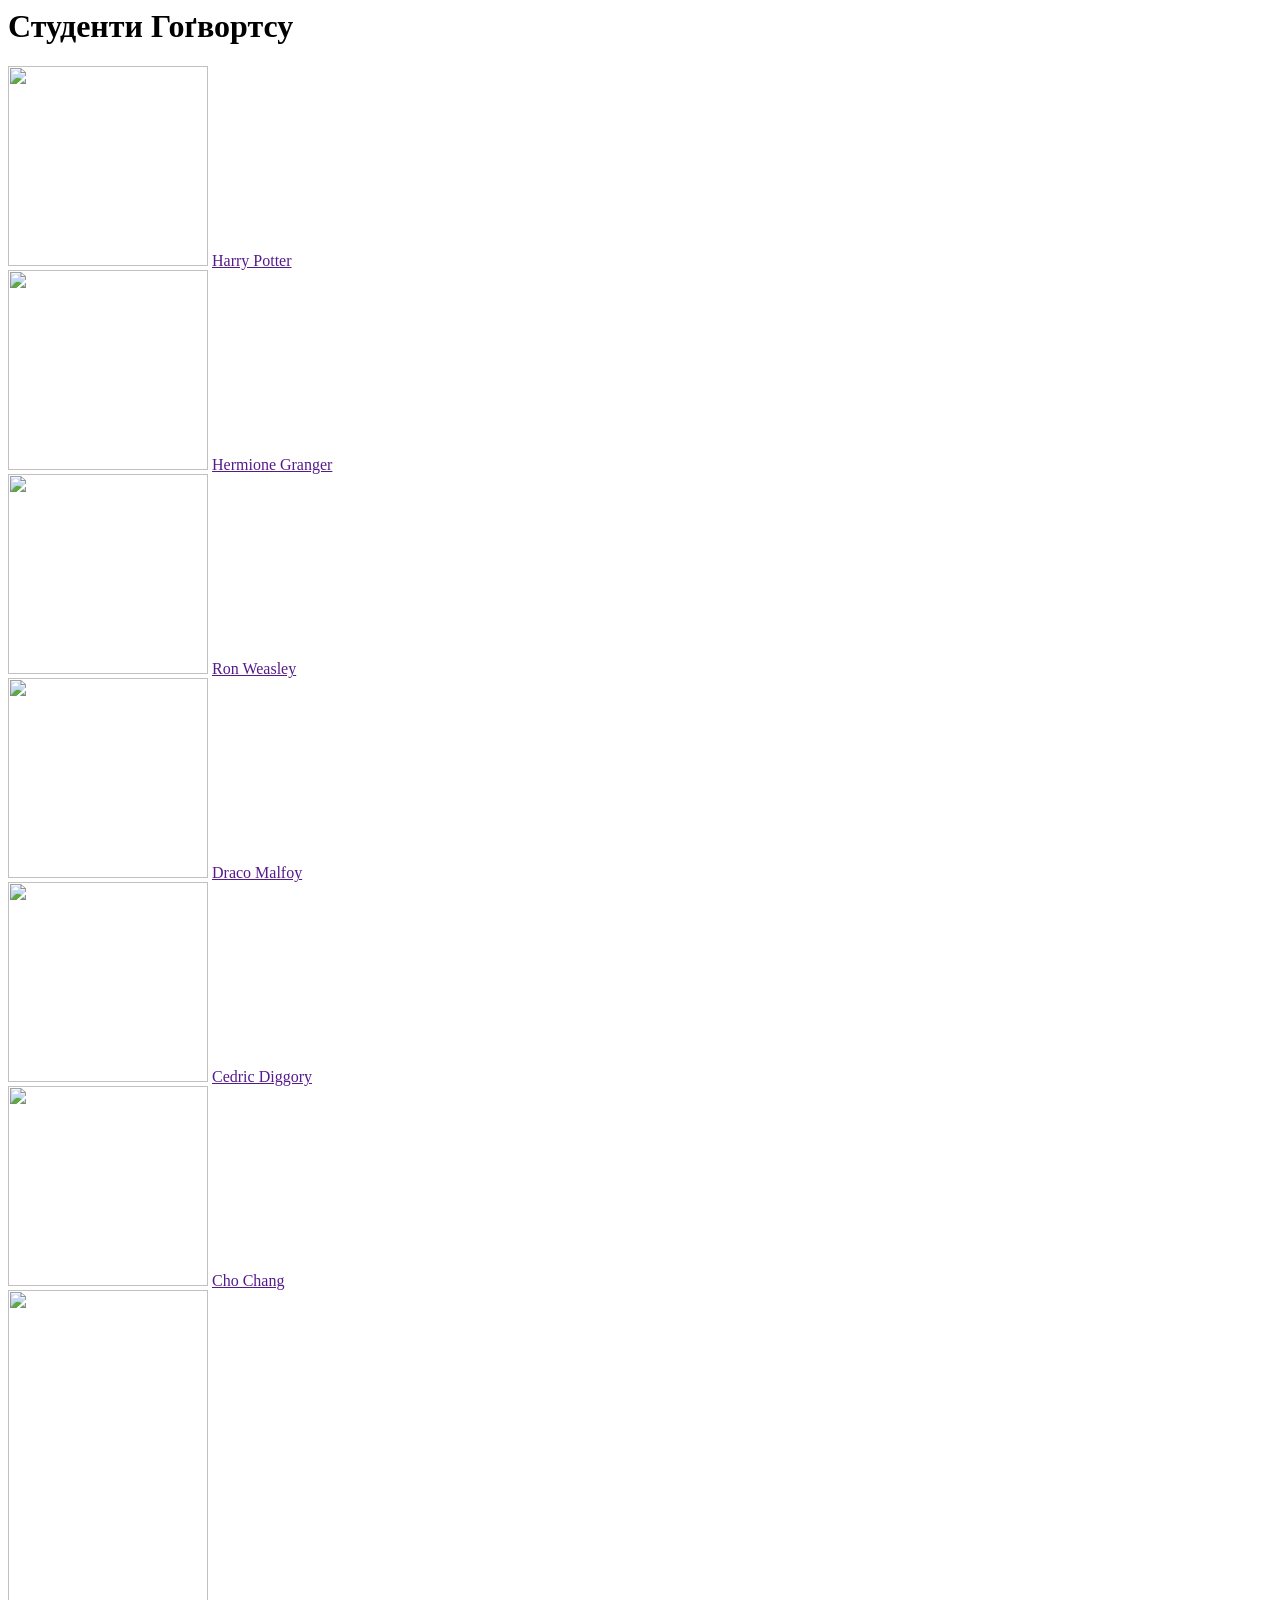
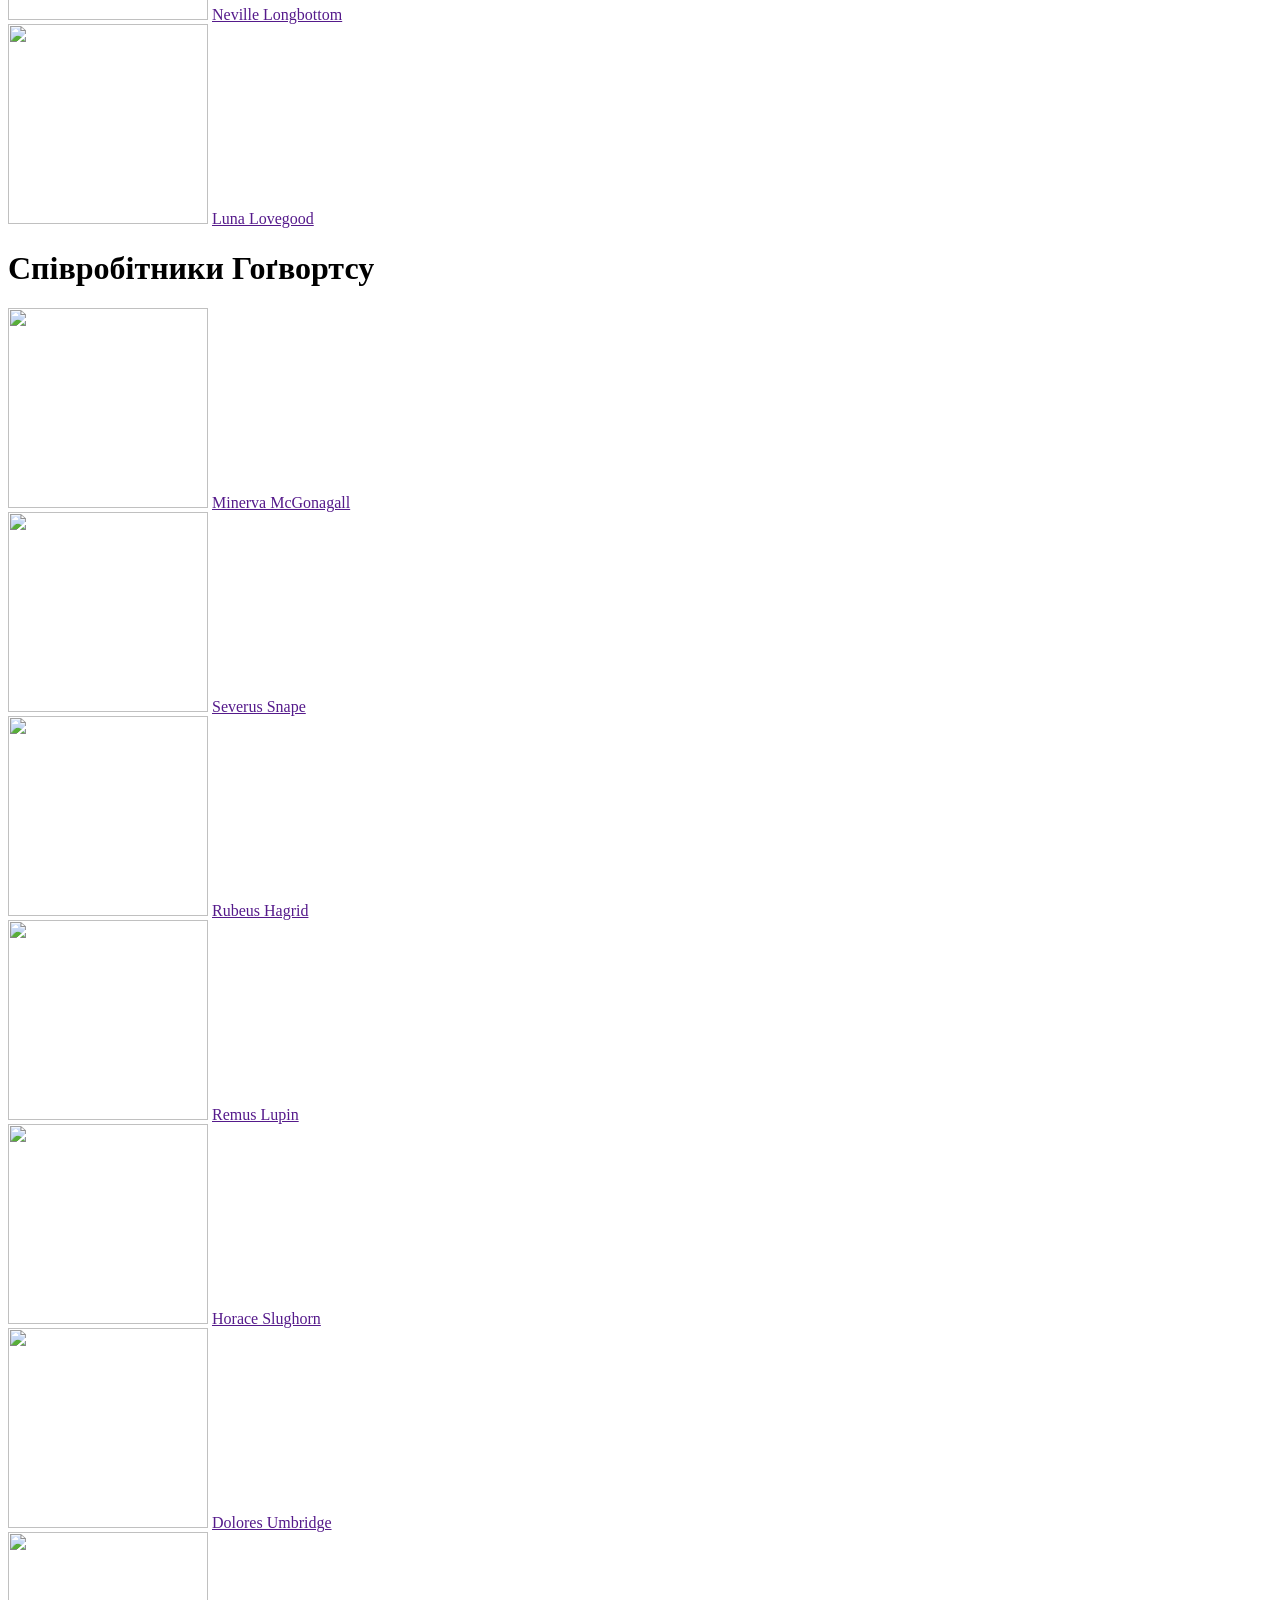
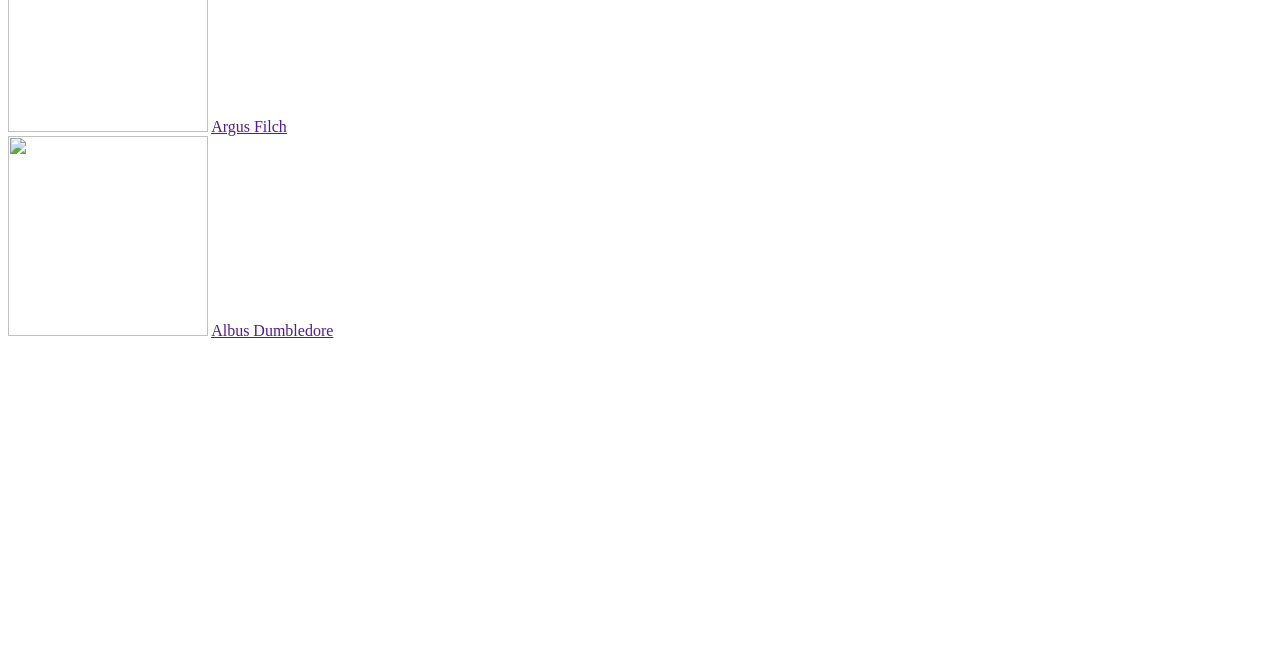
==== characters.html @ cdfcbe8c "Create characters.html" ====
<html>
    <head>
        <title>
           Студенти Гоґвортсу та Співробітники Гоґвортсу 
        </title>
    </head>
    <body>
        <header>
            <h1>
                Студенти Гоґвортсу
            </h1>
        </header>
        <main>
            <section class="container">
                <div class="card">
                    <img src="https://i.pinimg.com/564x/61/7c/90/617c90559ed981e518f45d663f9b5b45.jpg" width="200px">
                    <a href="" class="hug"> Harry Potter </a>
                </div>
                <div class="card">
                    <img src="https://encrypted-tbn1.gstatic.com/images?q=tbn:ANd9GcSgGL-8S1yT17r89FX4g3gfK-HZebY5FYMdlC0SZPHOiOeTSUij" width="200px" >
                    <a href="" class="hug"> Hermione Granger </a>
                </div>
                <div class="card">
                    <img src="https://www.giantbomb.com/a/uploads/scale_small/0/197/393371-ron_weasley.jpg" width="200px">
                    <a href="" class="hug" >Ron Weasley</a>
                </div>
                <div class="card">
                <img src="https://i.pinimg.com/originals/da/9f/dc/da9fdc64514287375980f15ee511f6c5.jpg" width="200px">
                <a href="" class="hug">Draco Malfoy</a>
                </div>
            </section>
            <section class="container">
                <div class="card">
                    <img src="https://extra-images.akamaized.net/image/62/o/2009/07/15/624c213a47cc594f902a1b0a8342964a_lg.jpg" width="200px">
                    <a href="" class="hug">Cedric Diggory</a>
                </div>
                <div class="card">
                    <img src="https://i.pinimg.com/736x/40/ba/19/40ba193b46675aa9a99b4415a044ff21.jpg" width="200px">
                    <a href="" class="hug">Cho Chang</a>
                </div>
                <div class="card">
                    <img src="https://c.ndtvimg.com/gws/ms/look-what-happened-to-neville-longbottom/assets/7.jpeg?1714469180" width="200px" height="330px">
                    <a href="" class="hug"> Neville Longbottom </a>
                </div>
                <div class="card">
                    <img src="https://contentful.harrypotter.com/usf1vwtuqyxm/t6GVMDanqSKGOKaCWi8oi/74b6816d9f913623419b98048ec87d25/LunaLovegood_WB_F5_LunaLovegoodPromoCloseUp_Promo_080615_Port.jpg?q=75&fm=jpg&w=2560" width="200px">
                    <a href="" class="hug"> Luna Lovegood </a>
                </div>
            </section>
            <h1> Співробітники Гоґвортсу </h1>
            <section class="container">
                <div class="card">
                    <img src="https://i.pinimg.com/736x/d5/1d/b5/d51db56d694a9d5abfbe5a9d6f2652b7.jpg" width="200px">
                    <a href="" class="hug"> Minerva McGonagall </a>
                </div>
                <div class="card">
                    <img src="https://i.pinimg.com/1200x/f5/00/13/f500134dab5eface131e332561447e8b.jpg" width="200px" >
                    <a href="" class="hug"> Severus Snape </a>
                </div>
                <div class="card">
                    <img src="https://i.pinimg.com/736x/44/d4/dd/44d4dd5d886f8cf5f2fc2bdf24015697.jpg" width="200px">
                    <a href="" class="hug" > Rubeus Hagrid </a>
                </div>
                <div class="card">
                <img src="https://i.pinimg.com/1200x/66/34/2f/66342fa4aca681e3ce18e072f8732e31.jpg" width="200px">
                <a href="" class="hug"> Remus Lupin </a>
                </div>
            </section>
            <section class="container">
                <div class="card">
                    <img src="https://i.pinimg.com/736x/a1/1d/35/a11d3554e38ce750a83d590794a15688.jpg" width="200px">
                    <a href="" class="hug"> Horace Slughorn </a>
                </div>
                <div class="card">
                    <img src="https://i.pinimg.com/1200x/77/15/29/7715298b32e343a9ec29deebb24156b8.jpg" width="200px">
                    <a href="" class="hug"> Dolores Umbridge </a>
                </div>
                <div class="card">
                    <img src="https://i.pinimg.com/1200x/92/b4/d4/92b4d495f54f249d08c839ec38bf535a.jpg" width="200px"> 
                    <a href="" class="hug"> Argus Filch </a>
                </div>
                <div class="card">
                    <img src="https://i.pinimg.com/736x/de/2e/54/de2e54ea2840394b1316f2cb4fe44ab4.jpg" width="200px">
                    <a href="" class="hug"> Albus Dumbledore </a>
                </div>
            </section>

        </main>
        <footer>
            <iframe width="560" height="315" src="https://www.youtube.com/embed/xc-69ecZXTg?si=4YMhVaLeuA8tEJDW" title="YouTube video player" frameborder="0" allow="accelerometer; autoplay; clipboard-write; encrypted-media; gyroscope; picture-in-picture; web-share" referrerpolicy="strict-origin-when-cross-origin" allowfullscreen></iframe>
        </footer>

    </body>


</html>
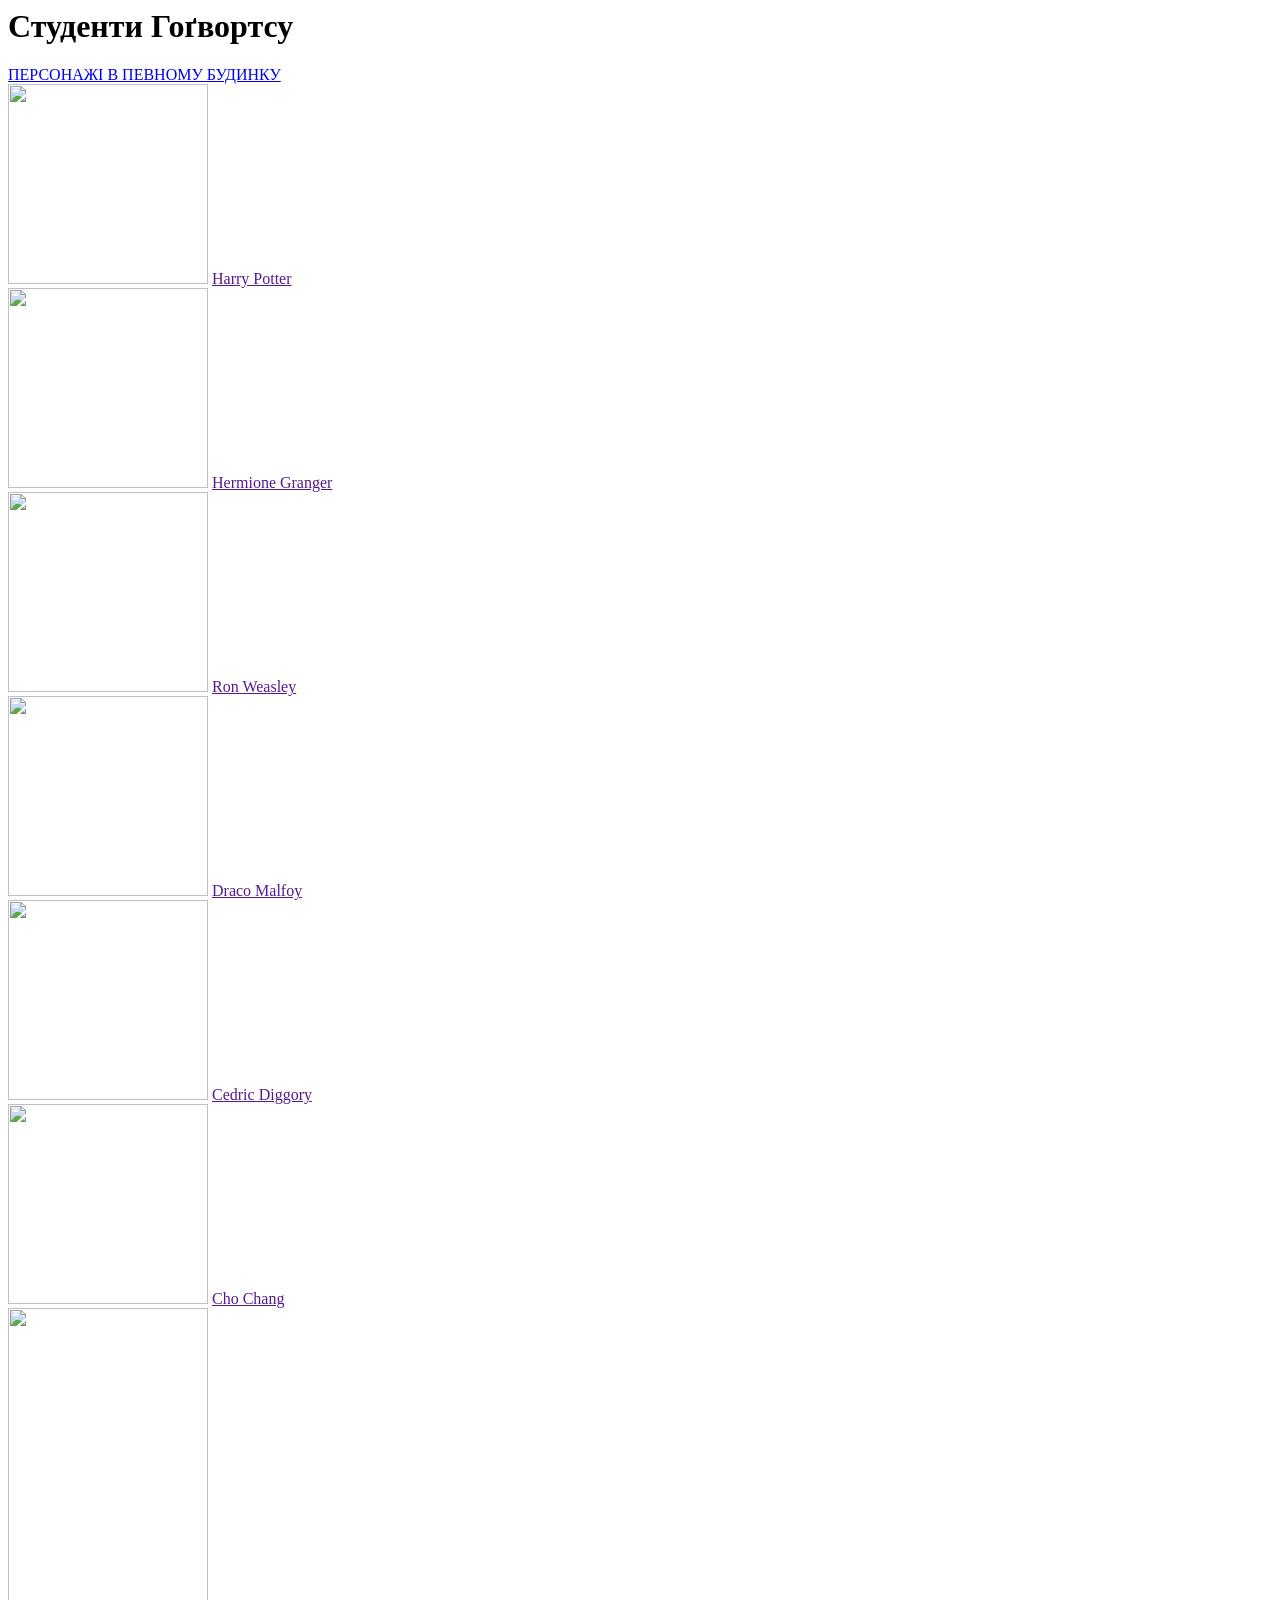
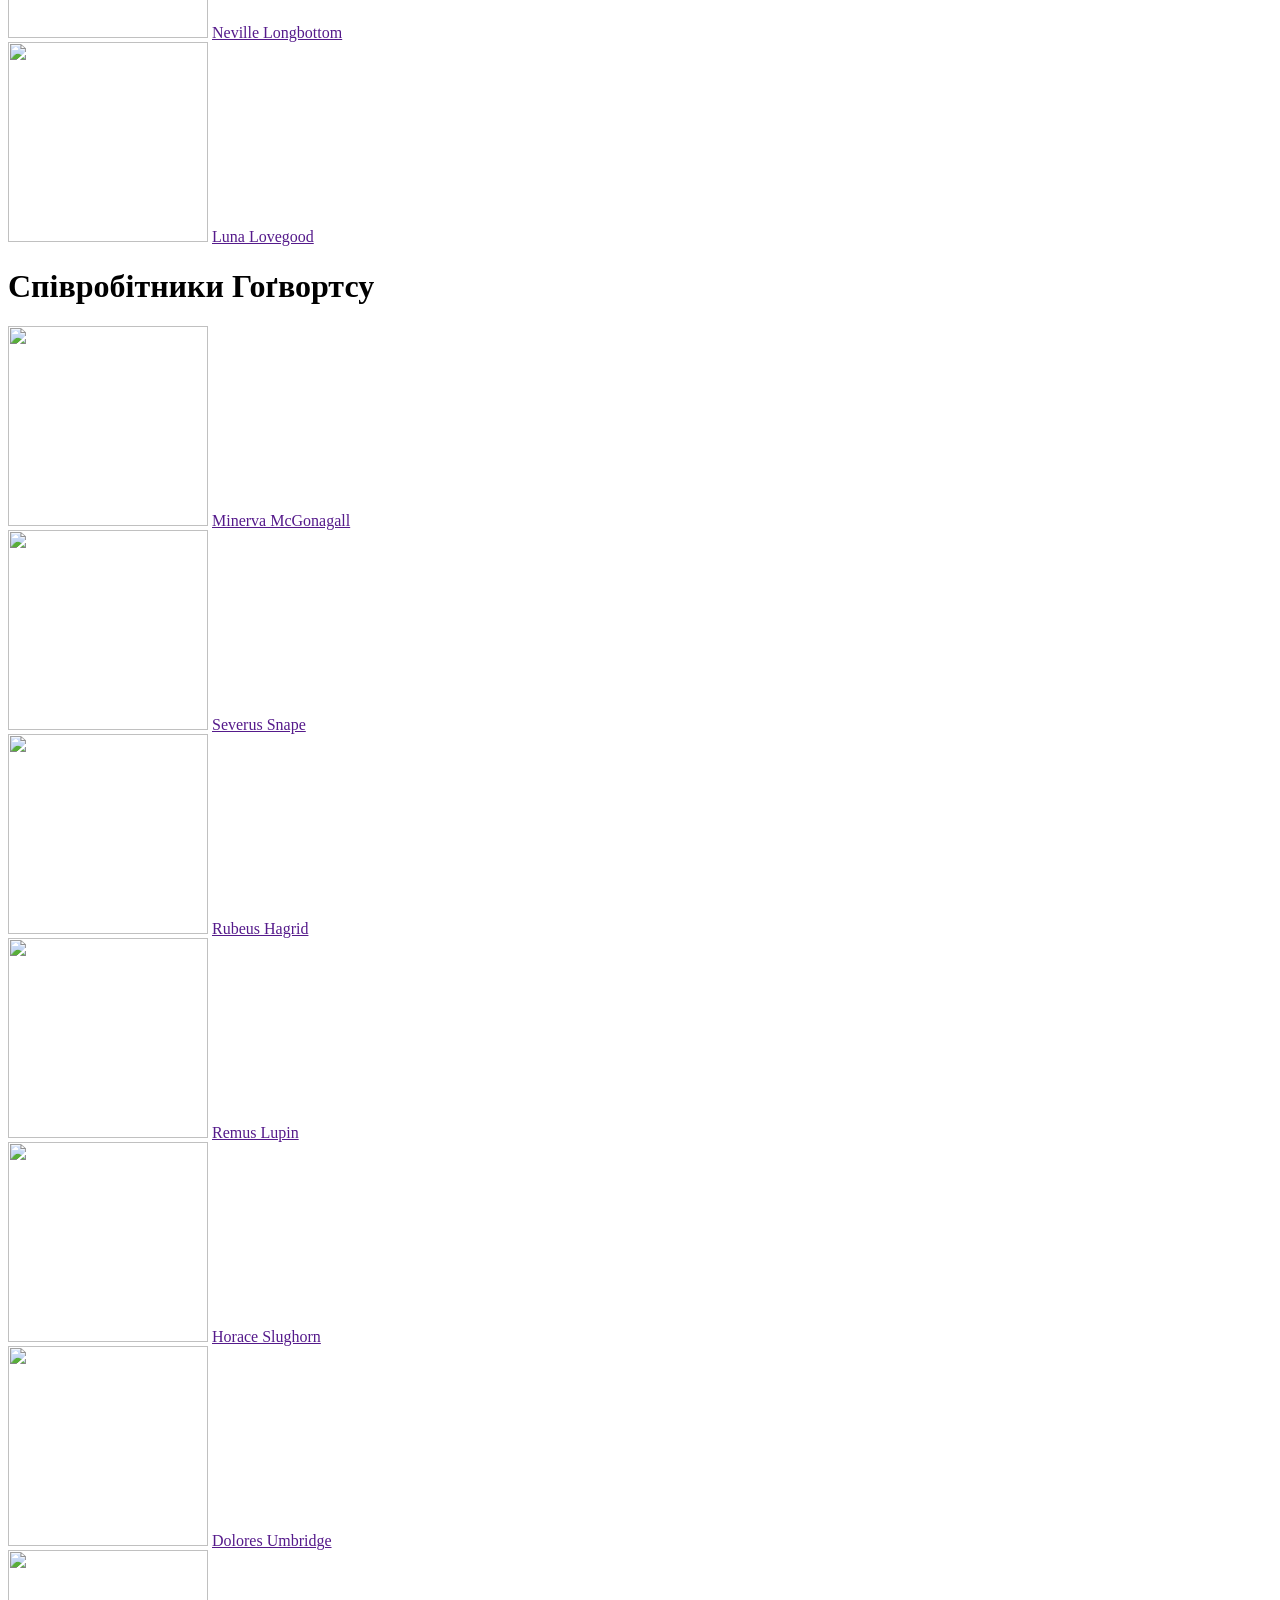
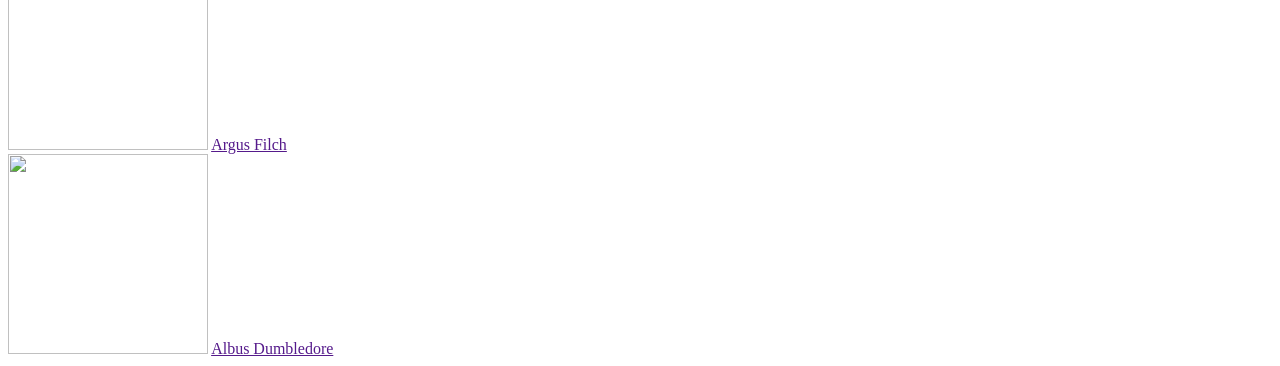
==== commit e492af03: "Update characters.html" ====
--- a/characters.html
+++ b/characters.html
@@ -9,6 +9,9 @@
             <h1>
                 Студенти Гоґвортсу
             </h1>
+            <div class="poo">
+            <a href="home.html" class="boom">  ПЕРСОНАЖІ В ПЕВНОМУ БУДИНКУ </a>
+            </div>
         </header>
         <main>
             <section class="container">
@@ -87,7 +90,7 @@
 
         </main>
         <footer>
-            <iframe width="560" height="315" src="https://www.youtube.com/embed/xc-69ecZXTg?si=4YMhVaLeuA8tEJDW" title="YouTube video player" frameborder="0" allow="accelerometer; autoplay; clipboard-write; encrypted-media; gyroscope; picture-in-picture; web-share" referrerpolicy="strict-origin-when-cross-origin" allowfullscreen></iframe>
+            
         </footer>
 
     </body>
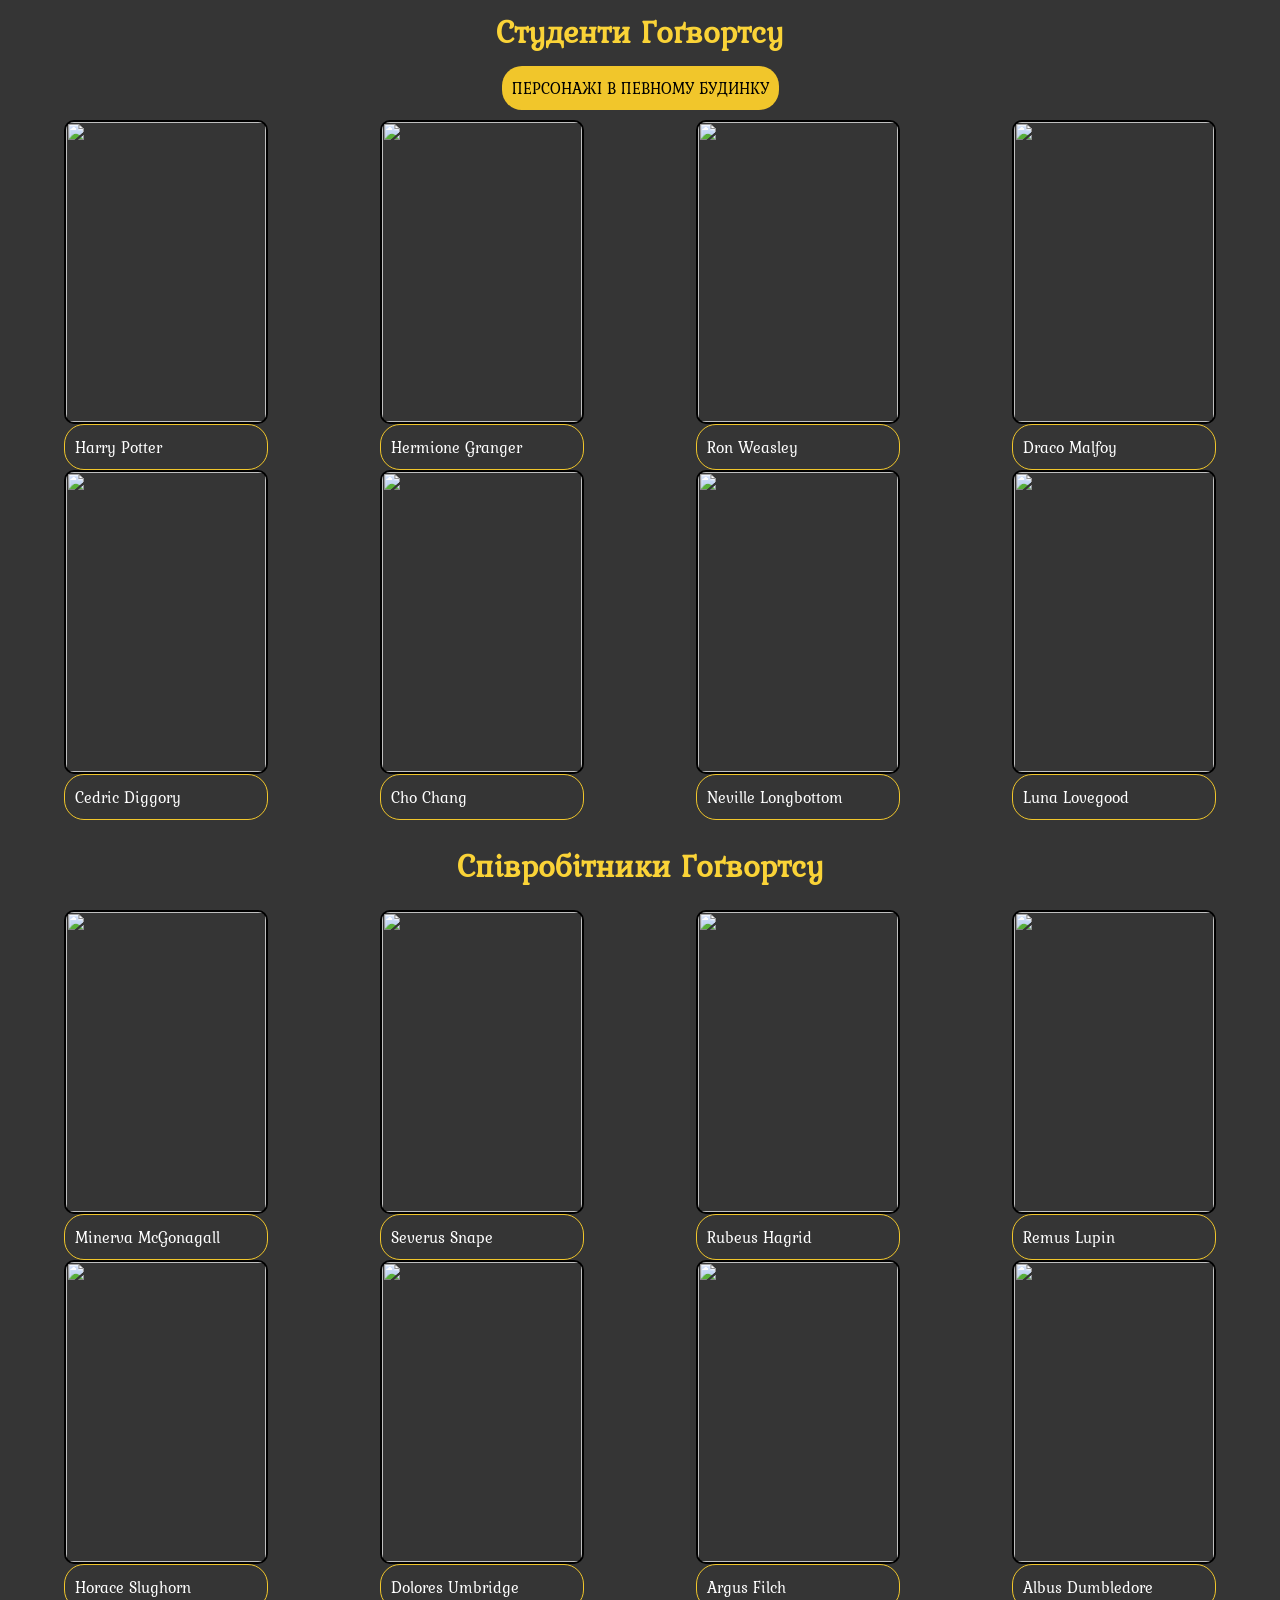
==== commit 0c401b76: "Update characters.html" ====
--- a/characters.html
+++ b/characters.html
@@ -3,6 +3,7 @@
         <title>
            Студенти Гоґвортсу та Співробітники Гоґвортсу 
         </title>
+        <link rel="stylesheet" href="characters.css">
     </head>
     <body>
         <header>
--- a/characters.css
+++ b/characters.css
@@ -0,0 +1,65 @@
+@import url('https://fonts.googleapis.com/css2?family=Kurale&display=swap');
+
+body {
+    font-family: "Kurale", serif;
+    background-color: rgb(53, 53, 53);
+}
+h1{
+    text-align: center;
+    color: rgb(250, 211, 55);
+}
+
+.container{
+    display: flex;
+    justify-content: space-around;
+    align-items: center;
+}
+
+.card{
+     display: flex;
+    flex-direction: column;
+    justify-content: space-around;
+    height: 350px;
+}
+img{
+    width: 200px;
+    height: 300px;
+    border-radius: 10px;
+}
+.hug{
+    background-color: rgb(53, 53, 53);
+    border: 1px solid rgb(241, 198, 43);
+    color: white;
+    text-decoration: none;
+    border-radius: 20px;
+    padding: 10px;
+    transition: 0.5s;
+}
+.hug:hover{
+    background-color: rgb(241, 198, 43);
+    color: rgb(53, 53, 53);
+    font-size: 20px;
+
+    }
+    img{
+        border: 2px solid black;
+    }
+
+.boom{
+    text-decoration: none;
+    background-color: rgb(241, 198, 43);
+    color: black;
+    border-radius: 20px;
+    padding: 10px;
+    transition: 0.5s;
+}
+
+
+.poo{
+    text-align: center;
+    margin-bottom: 20px;
+}
+.boom:hover{
+    background-color: rgb(243, 206, 107);
+    font-size: 18px;
+}
